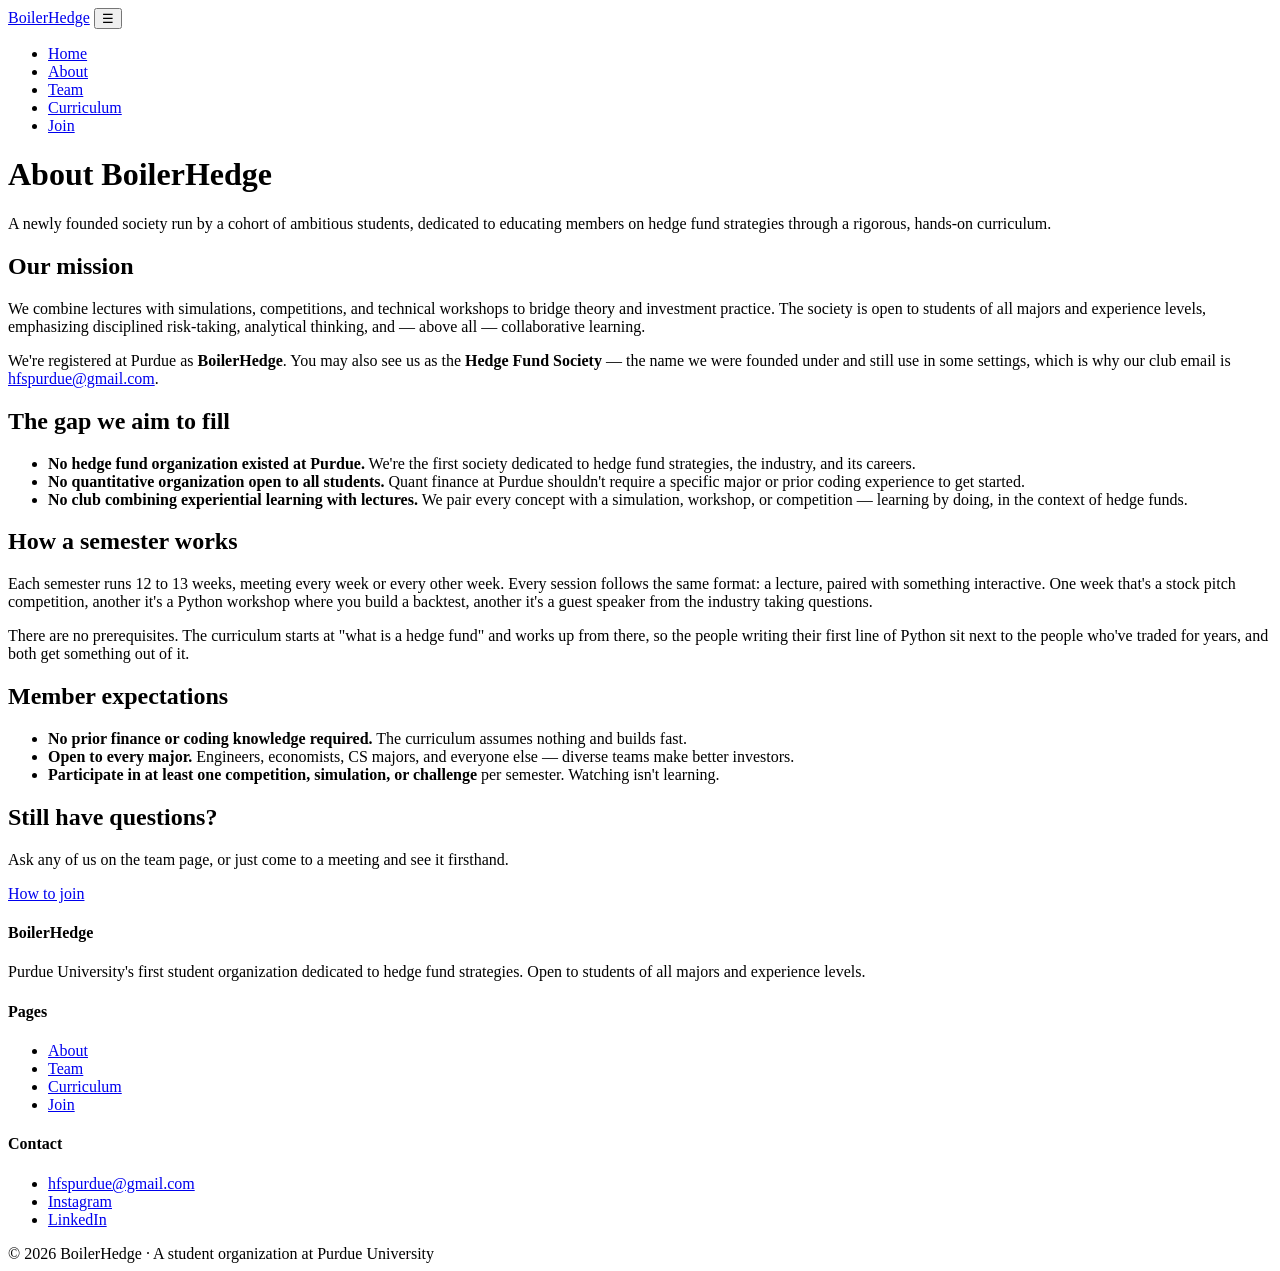
==== about.html @ 0ee048c9 "Add site pages and CNAME" ====
<!DOCTYPE html>
<html lang="en">
<head>
  <meta charset="UTF-8">
  <meta name="viewport" content="width=device-width, initial-scale=1.0">
  <title>About — BoilerHedge</title>
  <meta name="description" content="What BoilerHedge is, the gap we fill at Purdue, and what we expect from members.">
  <link rel="stylesheet" href="css/style.css">
</head>
<body>

  <nav class="nav">
    <div class="nav-inner">
      <a href="index.html" class="nav-logo">Boiler<span>Hedge</span></a>
      <button class="nav-toggle" aria-label="Toggle menu">&#9776;</button>
      <ul class="nav-links">
        <li><a href="index.html">Home</a></li>
        <li><a href="about.html" class="active">About</a></li>
        <li><a href="team.html">Team</a></li>
        <li><a href="curriculum.html">Curriculum</a></li>
        <li><a href="join.html" class="btn btn-gold">Join</a></li>
      </ul>
    </div>
  </nav>

  <header class="cine-head h-about">
    <div class="cine-head-media" aria-hidden="true"></div>
    <div class="cine-head-bloom" aria-hidden="true"></div>
    <div class="cine-head-streaks" aria-hidden="true"></div>
    <div class="cine-head-vignette" aria-hidden="true"></div>
    <div class="cine-head-inner">
      <h1>About <span>BoilerHedge</span></h1>
      <p>A newly founded society run by a cohort of ambitious students, dedicated to educating members on hedge fund strategies through a rigorous, hands-on curriculum.</p>
    </div>
  </header>

  <section class="section">
    <div class="container">
      <h2>Our <span>mission</span></h2>
      <p class="section-sub">We combine lectures with simulations, competitions, and technical workshops to bridge theory and investment practice. The society is open to students of all majors and experience levels, emphasizing disciplined risk-taking, analytical thinking, and — above all — collaborative learning.</p>

      <p class="name-note">We're registered at Purdue as <strong>BoilerHedge</strong>. You may also see us as the <strong>Hedge Fund Society</strong> &mdash; the name we were founded under and still use in some settings, which is why our club email is <a href="mailto:hfspurdue@gmail.com" class="inline-link">hfspurdue@gmail.com</a>.</p>

      <h2>The gap we aim to <span>fill</span></h2>
      <ul class="checklist">
        <li><strong>No hedge fund organization existed at Purdue.</strong> We're the first society dedicated to hedge fund strategies, the industry, and its careers.</li>
        <li><strong>No quantitative organization open to all students.</strong> Quant finance at Purdue shouldn't require a specific major or prior coding experience to get started.</li>
        <li><strong>No club combining experiential learning with lectures.</strong> We pair every concept with a simulation, workshop, or competition — learning by doing, in the context of hedge funds.</li>
      </ul>

      <!-- shows automatically once img/daniels.jpg exists; hidden until then -->
      <figure class="photo-band">
        <img src="img/daniels.jpg" alt="The Daniels School of Business at Purdue" onerror="this.parentElement.style.display='none'">
        <figcaption>Home turf: the Daniels School of Business, at Mitch Daniels Blvd and State St.</figcaption>
      </figure>
    </div>
  </section>

  <section class="section section-alt">
    <div class="container">
      <h2>How a semester <span>works</span></h2>
      <p class="section-sub">Each semester runs 12 to 13 weeks, meeting every week or every other week. Every session follows the same format: a lecture, paired with something interactive. One week that's a stock pitch competition, another it's a Python workshop where you build a backtest, another it's a guest speaker from the industry taking questions.</p>
      <p class="section-sub">There are no prerequisites. The curriculum starts at "what is a hedge fund" and works up from there, so the people writing their first line of Python sit next to the people who've traded for years, and both get something out of it.</p>
    </div>
  </section>

  <section class="section">
    <div class="container">
      <h2>Member <span>expectations</span></h2>
      <ul class="checklist">
        <li><strong>No prior finance or coding knowledge required.</strong> The curriculum assumes nothing and builds fast.</li>
        <li><strong>Open to every major.</strong> Engineers, economists, CS majors, and everyone else — diverse teams make better investors.</li>
        <li><strong>Participate in at least one competition, simulation, or challenge</strong> per semester. Watching isn't learning.</li>
      </ul>
    </div>
  </section>

  <section class="cta-band">
    <h2>Still have questions?</h2>
    <p>Ask any of us on the team page, or just come to a meeting and see it firsthand.</p>
    <a href="join.html" class="btn btn-gold">How to join</a>
  </section>

  <footer class="footer">
    <div class="container">
      <div class="footer-grid">
        <div>
          <h4>BoilerHedge</h4>
          <p>Purdue University's first student organization dedicated to hedge fund strategies. Open to students of all majors and experience levels.</p>
        </div>
        <div>
          <h4>Pages</h4>
          <ul>
            <li><a href="about.html">About</a></li>
            <li><a href="team.html">Team</a></li>
            <li><a href="curriculum.html">Curriculum</a></li>
            <li><a href="join.html">Join</a></li>
          </ul>
        </div>
        <div>
          <h4>Contact</h4>
          <ul>
            <li><a href="mailto:hfspurdue@gmail.com">hfspurdue@gmail.com</a></li>
            <li><a href="https://www.instagram.com/boilerhedge/" target="_blank" rel="noopener">Instagram</a></li>
            <li><a href="https://www.linkedin.com/company/boilerhedge/" target="_blank" rel="noopener">LinkedIn</a></li>
          </ul>
        </div>
      </div>
      <div class="footer-bottom">
        &copy; 2026 BoilerHedge &middot; A student organization at Purdue University
      </div>
    </div>
  </footer>

  <script src="js/main.js"></script>
</body>
</html>
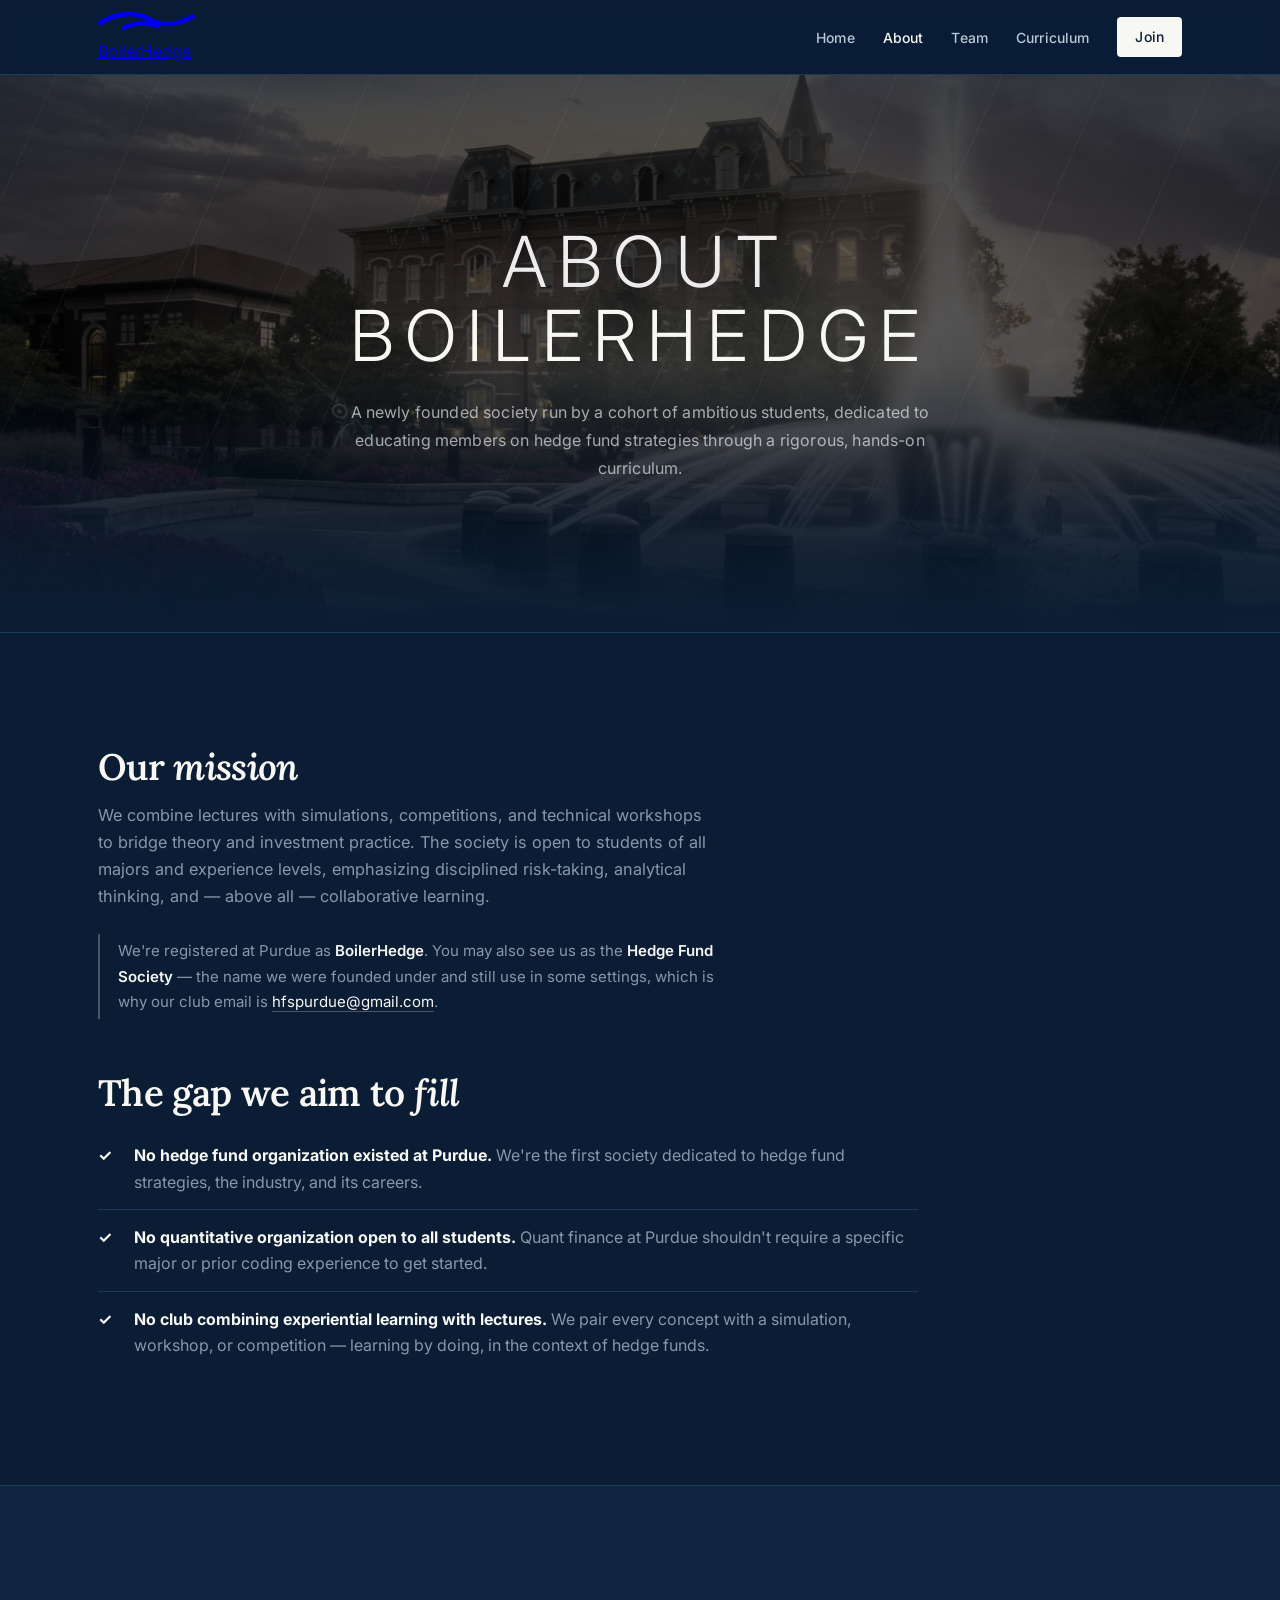
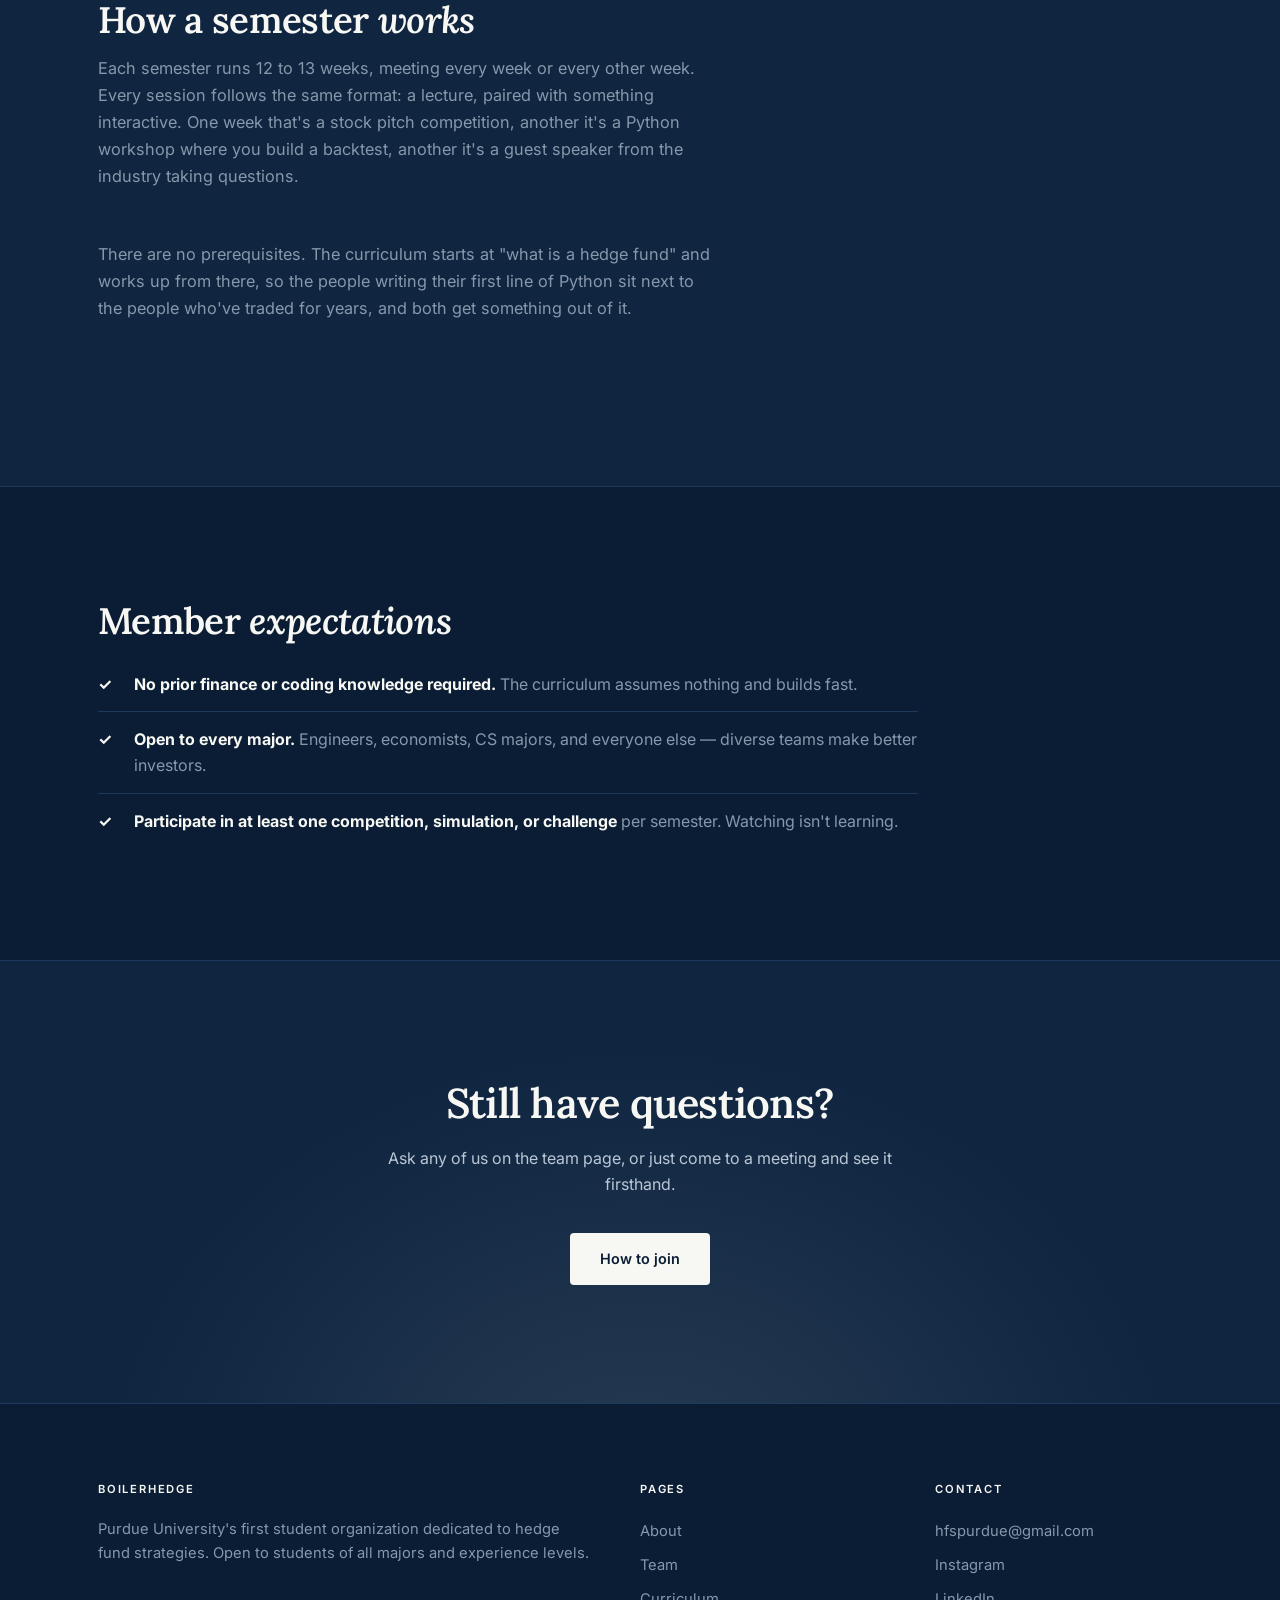
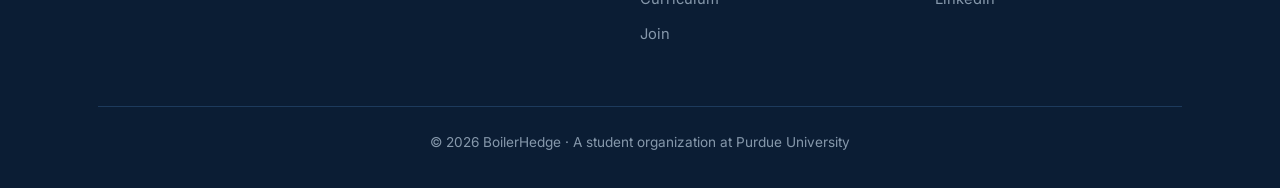
==== commit b3fa1cd7: "Add files via upload" ====
--- a/about.html
+++ b/about.html
@@ -11,7 +11,17 @@
 
   <nav class="nav">
     <div class="nav-inner">
-      <a href="index.html" class="nav-logo">Boiler<span>Hedge</span></a>
+      <a href="index.html" class="nav-mark" aria-label="BoilerHedge home">
+        <span class="nav-mark-icon">
+          <svg viewBox="0 0 240 52" fill="none" aria-hidden="true">
+            <path d="M6 32 C 46 6, 92 4, 124 22 C 152 38, 194 40, 234 16"
+                  stroke="currentColor" stroke-width="12" stroke-linecap="round"/>
+            <path d="M64 44 C 92 30, 120 29, 148 40"
+                  stroke="currentColor" stroke-width="11" stroke-linecap="round"/>
+          </svg>
+        </span>
+        <span class="nav-mark-text">BoilerHedge</span>
+      </a>
       <button class="nav-toggle" aria-label="Toggle menu">&#9776;</button>
       <ul class="nav-links">
         <li><a href="index.html">Home</a></li>
--- a/css/style.css
+++ b/css/style.css
@@ -0,0 +1,1435 @@
+/* ============================================
+   BoilerHedge — site stylesheet
+   Palette: deep navy (#0B1D34) + off-white (#F7F7F4)
+   Chosen to match the logo's conjoined-wave identity rather than the
+   black-and-gold every other Purdue club uses.
+   ============================================ */
+
+/* Lora for display, Inter for text/UI. */
+@import url('https://fonts.googleapis.com/css2?family=Inter:wght@400;500;600;700&family=Lora:ital,wght@0,400;0,500;0,600;0,700;1,400;1,600&display=swap');
+
+* {
+  margin: 0;
+  padding: 0;
+  box-sizing: border-box;
+}
+
+:root {
+  /* surfaces — navy, stepped lighter for cards and alternating bands */
+  --black: #0b1d34;
+  --dark: #0f2540;
+  --card: #12294a;
+  --card-hover: #173154;
+
+  /* The accent. Variable names stay --gold-* so the whole stylesheet didn't
+     need renaming; the value is now the off-white, used at full strength
+     against muted body text to carry hierarchy. */
+  --gold: #f7f7f4;
+  --gold-light: #ffffff;
+  --gold-deep: #c8d4e0;
+  --gold-glow: rgba(247, 247, 244, 0.10);
+  --gold-line: rgba(247, 247, 244, 0.26);
+
+  /* type */
+  --text: #f7f7f4;
+  --text-mid: #b9c7d6;
+  --text-dim: #8698ab;
+  --border: #1d3a5c;
+
+  --serif: 'Lora', Georgia, 'Times New Roman', serif;
+  --sans: 'Inter', 'Segoe UI', -apple-system, BlinkMacSystemFont, Arial, sans-serif;
+
+  /* spacing scale */
+  --section-y: 112px;
+  --maxw: 1140px;
+}
+
+html {
+  scroll-behavior: smooth;
+}
+
+/* Body copy is sans, headings are serif — the institutional convention
+   (JPM, Citadel, Bridgewater). Serif body copy read closer to a blog. */
+body {
+  font-family: var(--sans);
+  background: var(--black);
+  color: var(--text-mid);
+  line-height: 1.65;
+  -webkit-font-smoothing: antialiased;
+  -moz-osx-font-smoothing: grayscale;
+  text-rendering: optimizeLegibility;
+}
+
+.nav, .btn, .tag, .footer {
+  font-family: var(--sans);
+}
+
+h1, h2, h3, h4,
+.nav-logo {
+  font-family: var(--serif);
+  color: var(--text);
+  font-weight: 600;
+}
+
+/* Optical tracking: large display type needs negative letter-spacing to
+   avoid looking loose. This is most of the "professionally set" feeling. */
+h1 { letter-spacing: -0.022em; }
+h2 { letter-spacing: -0.018em; }
+h3 { letter-spacing: -0.01em; }
+
+::selection {
+  background: var(--gold);
+  color: var(--black);
+}
+
+/* Visible keyboard focus — the original had none, which is both an
+   accessibility gap and something auditors flag immediately. */
+a:focus-visible,
+button:focus-visible {
+  outline: 2px solid var(--gold);
+  outline-offset: 3px;
+  border-radius: 2px;
+}
+
+.container {
+  max-width: var(--maxw);
+  margin: 0 auto;
+  padding: 0 28px;
+}
+
+/* ---------- Navigation ---------- */
+.nav {
+  position: sticky;
+  top: 0;
+  z-index: 100;
+  background: rgba(11, 29, 52, 0.82);
+  border-bottom: 1px solid var(--border);
+  backdrop-filter: blur(14px) saturate(140%);
+  -webkit-backdrop-filter: blur(14px) saturate(140%);
+  transition: box-shadow 0.25s ease, background 0.25s ease;
+}
+
+/* .scrolled is toggled by js/main.js once the page leaves the top */
+.nav.scrolled {
+  background: rgba(11, 29, 52, 0.94);
+  box-shadow: 0 1px 0 var(--border), 0 8px 28px rgba(0, 0, 0, 0.45);
+}
+
+.nav-inner {
+  max-width: var(--maxw);
+  margin: 0 auto;
+  padding: 0 28px;
+  display: flex;
+  align-items: center;
+  justify-content: space-between;
+  height: 74px;
+}
+
+.nav-logo {
+  font-size: 1.32rem;
+  font-weight: 600;
+  color: var(--text);
+  text-decoration: none;
+  letter-spacing: -0.01em;
+}
+
+.nav-logo span {
+  color: var(--text-mid);
+}
+
+.nav-links {
+  display: flex;
+  gap: 28px;
+  list-style: none;
+  align-items: center;
+}
+
+.nav-links a {
+  color: var(--text-mid);
+  text-decoration: none;
+  font-size: 0.875rem;
+  font-weight: 500;
+  letter-spacing: 0.01em;
+  transition: color 0.15s;
+}
+
+.nav-links a:hover,
+.nav-links a.active {
+  color: var(--gold);
+}
+
+.nav-links .btn {
+  padding: 8px 18px;
+}
+
+.nav-links a.btn,
+.nav-links a.btn:hover,
+.nav-links a.btn.active {
+  color: var(--black);
+}
+
+.nav-toggle {
+  display: none;
+  background: none;
+  border: none;
+  color: var(--gold);
+  font-size: 1.6rem;
+  cursor: pointer;
+}
+
+/* ---------- Buttons ---------- */
+/* Squared-off buttons rather than full pills — pills read consumer/startup,
+   a 4px radius reads institutional. */
+.btn {
+  display: inline-block;
+  padding: 14px 30px;
+  border-radius: 4px;
+  text-decoration: none;
+  font-weight: 600;
+  font-size: 0.9rem;
+  letter-spacing: 0.005em;
+  transition: background 0.18s ease, color 0.18s ease, border-color 0.18s ease,
+              transform 0.18s ease, box-shadow 0.18s ease;
+  cursor: pointer;
+  border: none;
+}
+
+.btn:hover {
+  transform: translateY(-2px);
+  box-shadow: 0 6px 18px rgba(0, 0, 0, 0.4);
+}
+
+.btn-gold {
+  background: var(--gold);
+  color: var(--black);
+}
+
+.btn-gold:hover {
+  background: var(--gold-light);
+}
+
+.btn-outline {
+  border: 1px solid var(--gold-line);
+  color: var(--gold);
+  background: transparent;
+}
+
+.btn-outline:hover {
+  background: var(--gold-glow);
+  border-color: var(--gold);
+}
+
+/* ---------- Hero ---------- */
+.hero {
+  padding: 150px 0 130px;
+  text-align: left;
+  position: relative;
+  overflow: hidden;
+  background: var(--black);
+  border-bottom: 1px solid var(--border);
+}
+
+.hero-inner {
+  display: flex;
+  align-items: center;
+  justify-content: space-between;
+  gap: 48px;
+}
+
+.hero-copy {
+  max-width: 580px;
+}
+
+/* campus photo sits under a heavy dark overlay on its own layer so it can
+   slowly drift-zoom; if img/campus.webp is missing the gradients still render */
+.hero::before {
+  content: "";
+  position: absolute;
+  inset: 0;
+  /* darker on the left where the text sits, photo shows through on the right */
+  background:
+    linear-gradient(to top, var(--black) 2%, transparent 42%),
+    linear-gradient(to right, rgba(11, 29, 52, 0.96) 22%, rgba(11, 29, 52, 0.76) 58%, rgba(11, 29, 52, 0.55) 100%),
+    url("../img/campus.webp") center 30% / cover no-repeat,
+    var(--black);
+  animation: hero-drift 34s ease-in-out infinite alternate;
+}
+
+.hero .container {
+  position: relative;
+  z-index: 1;
+}
+
+@keyframes hero-drift {
+  from { transform: scale(1); }
+  to   { transform: scale(1.04); }
+}
+
+/* hero content floats up on page load */
+.hero .tag,
+.hero h1,
+.hero p,
+.hero-actions {
+  animation: rise-in 0.7s ease both;
+}
+
+.hero h1 { animation-delay: 0.08s; }
+.hero p { animation-delay: 0.16s; }
+.hero-actions { animation-delay: 0.24s; }
+
+@keyframes rise-in {
+  from { opacity: 0; transform: translateY(18px); }
+  to   { opacity: 1; transform: translateY(0); }
+}
+
+/* Eyebrow label with a short gold rule — a small signal of considered design */
+.hero .tag {
+  display: flex;
+  align-items: center;
+  gap: 14px;
+  color: var(--gold);
+  font-size: 0.72rem;
+  font-weight: 600;
+  letter-spacing: 0.18em;
+  text-transform: uppercase;
+  margin-bottom: 26px;
+}
+
+.hero .tag::before {
+  content: "";
+  width: 34px;
+  height: 1px;
+  background: var(--gold);
+  flex-shrink: 0;
+}
+
+.hero h1 {
+  font-size: clamp(2.5rem, 5.4vw, 4rem);
+  line-height: 1.06;
+  margin-bottom: 26px;
+  font-weight: 600;
+}
+
+.hero h1 span {
+  color: var(--gold);
+  font-style: italic;
+}
+
+.hero p {
+  max-width: 600px;
+  margin: 0 0 40px;
+  color: var(--text-mid);
+  font-size: 1.09rem;
+  line-height: 1.72;
+}
+
+.hero-actions {
+  display: flex;
+  gap: 16px;
+  flex-wrap: wrap;
+}
+
+/* floating pill chips on the hero's right (SiteGround-style) */
+.hero-chips {
+  display: flex;
+  flex-direction: column;
+  gap: 12px;
+  align-items: stretch;
+  flex-shrink: 0;
+  width: 310px;
+}
+
+/* Static, uniformly aligned chips. The previous version floated each one on a
+   staggered loop with random left offsets — motion for its own sake, and the
+   single biggest thing making the page read as amateur. Now they fade in once
+   and hold still. */
+.chip {
+  display: inline-flex;
+  align-items: center;
+  gap: 12px;
+  width: 100%;
+  background: rgba(18, 41, 74, 0.55);
+  border: 1px solid var(--border);
+  border-radius: 4px;
+  padding: 15px 22px;
+  color: var(--text);
+  font-family: var(--sans);
+  font-size: 0.9rem;
+  font-weight: 500;
+  backdrop-filter: blur(8px);
+  -webkit-backdrop-filter: blur(8px);
+  animation: rise-in 0.7s ease both;
+}
+
+.chip-dot {
+  width: 5px;
+  height: 5px;
+  border-radius: 50%;
+  background: var(--gold);
+  flex-shrink: 0;
+}
+
+.hero-chips .chip:nth-child(1) { animation-delay: 0.30s; }
+.hero-chips .chip:nth-child(2) { animation-delay: 0.38s; }
+.hero-chips .chip:nth-child(3) { animation-delay: 0.46s; }
+.hero-chips .chip:nth-child(4) { animation-delay: 0.54s; }
+
+@media (max-width: 900px) {
+  .hero-chips {
+    display: none;
+  }
+
+  .hero {
+    text-align: center;
+  }
+
+  .hero-inner {
+    justify-content: center;
+  }
+
+  .hero p {
+    margin: 0 auto 36px;
+  }
+
+  .hero-actions {
+    justify-content: center;
+  }
+}
+
+/* ============================================
+   CINEMATIC PAGE HEADER (interior pages)
+   Same language as the homepage hero, at about half height and without
+   the scroll runway — so the four inner pages read as the same site.
+   ============================================ */
+.cine-head {
+  position: relative;
+  height: 62vh;
+  min-height: 400px;
+  overflow: hidden;
+  background: var(--black);
+  border-bottom: 1px solid var(--border);
+  display: flex;
+  align-items: center;
+  justify-content: center;
+}
+
+.cine-head-media {
+  position: absolute;
+  inset: 0;
+  background-position: center 44%;
+  background-size: cover;
+  background-repeat: no-repeat;
+  filter: saturate(0.4) contrast(1.04) brightness(0.32);
+  animation: cine-head-drift 34s ease-in-out infinite alternate;
+}
+
+/* Very shallow drift. A big scale range is what makes a modest-resolution
+   photo look soft, so this stays close to 1. */
+@keyframes cine-head-drift {
+  from { transform: scale(1.01); }
+  to   { transform: scale(1.05); }
+}
+
+/* one scene per page, so each page has its own identity.
+   The Daniels render is deliberately unused — it reads as a render. */
+.cine-head.h-about  .cine-head-media { background-image: url("../img/p shot 7.jpg"); }
+.cine-head.h-team   .cine-head-media { background-image: url("../img/p shot 8.jpg"); }
+.cine-head.h-curric .cine-head-media { background-image: url("../img/purdue shot 4.jpg"); }
+.cine-head.h-join   .cine-head-media { background-image: url("../img/purdue shot.jpg"); }
+
+.cine-head-bloom {
+  position: absolute;
+  inset: 0;
+  background: radial-gradient(ellipse 56% 40% at 50% 52%,
+    rgba(247, 247, 244, 0.18), rgba(247, 247, 244, 0.06) 46%, transparent 74%);
+  mix-blend-mode: screen;
+}
+
+.cine-head-streaks {
+  position: absolute;
+  inset: -20%;
+  background: repeating-linear-gradient(
+    114deg,
+    transparent 0 42px,
+    rgba(247, 247, 244, 0.05) 42px 43px,
+    transparent 43px 96px
+  );
+  animation: streak-slide 14s linear infinite;
+}
+
+.cine-head-vignette {
+  position: absolute;
+  inset: 0;
+  background:
+    linear-gradient(to top, rgba(11, 29, 52, 0.94) 3%, transparent 48%),
+    radial-gradient(ellipse 110% 84% at 50% 48%, transparent 42%, rgba(11, 29, 52, 0.7) 100%);
+}
+
+.cine-head-inner {
+  position: relative;
+  z-index: 2;
+  text-align: center;
+  padding: 0 28px;
+  max-width: 900px;
+}
+
+/* same thin, wide-tracked treatment as the homepage wordmark */
+.cine-head-inner h1 {
+  font-family: var(--sans);
+  font-size: clamp(1.6rem, 6.6vw, 4.4rem);
+  font-weight: 300;
+  line-height: 1.04;
+  letter-spacing: 0.16em;
+  text-indent: 0.16em;
+  text-transform: uppercase;
+  color: rgba(255, 255, 255, 0.94);
+  margin: 0;
+  text-shadow: 0 0 110px rgba(0, 0, 0, 0.55);
+  animation: rise-in 0.8s ease both;
+}
+
+.cine-head-inner h1 span {
+  color: var(--gold);
+  font-weight: 300;
+  font-style: normal;
+}
+
+.cine-head-inner p {
+  font-family: var(--sans);
+  font-size: clamp(0.86rem, 1.4vw, 1rem);
+  line-height: 1.75;
+  color: rgba(255, 255, 255, 0.62);
+  letter-spacing: 0.01em;
+  max-width: 620px;
+  margin: 26px auto 0;
+  animation: rise-in 0.8s ease 0.12s both;
+}
+
+@media (prefers-reduced-motion: reduce) {
+  .cine-head-media,
+  .cine-head-streaks { animation: none; }
+}
+
+/* ---------- Page header (legacy, profile pages) ---------- */
+.page-header {
+  padding: 104px 0 72px;
+  border-bottom: 1px solid var(--border);
+  background:
+    radial-gradient(ellipse at 50% -40%, var(--gold-glow), transparent 60%),
+    var(--black);
+}
+
+.page-header h1 {
+  font-size: clamp(2.1rem, 4.4vw, 3.1rem);
+  line-height: 1.1;
+  margin-bottom: 16px;
+}
+
+.page-header h1 span {
+  color: var(--gold);
+  font-style: italic;
+}
+
+.page-header p {
+  color: var(--text-mid);
+  max-width: 660px;
+  font-size: 1.06rem;
+  line-height: 1.7;
+}
+
+/* ---------- Sections ---------- */
+.section {
+  padding: var(--section-y) 0;
+}
+
+/* opening statement under the cinematic hero */
+.lede {
+  font-family: var(--serif);
+  font-size: clamp(1.15rem, 2.1vw, 1.6rem);
+  line-height: 1.55;
+  letter-spacing: -0.012em;
+  color: var(--text);
+  max-width: 860px;
+}
+
+.lede-actions {
+  display: flex;
+  gap: 14px;
+  flex-wrap: wrap;
+  margin-top: 34px;
+}
+
+.section-alt {
+  background: var(--dark);
+  border-top: 1px solid var(--border);
+  border-bottom: 1px solid var(--border);
+}
+
+.section h2 {
+  font-size: clamp(1.7rem, 3vw, 2.3rem);
+  line-height: 1.18;
+  margin-bottom: 14px;
+}
+
+.section h2 span {
+  color: var(--gold);
+  font-style: italic;
+}
+
+.section-sub {
+  color: var(--text-dim);
+  margin-bottom: 52px;
+  max-width: 620px;
+  font-size: 1.02rem;
+}
+
+/* ---------- Card grids ---------- */
+.grid {
+  display: grid;
+  gap: 24px;
+}
+
+.grid-3 {
+  grid-template-columns: repeat(3, 1fr);
+}
+
+.grid-2 {
+  grid-template-columns: repeat(2, 1fr);
+}
+
+.card {
+  background: var(--card);
+  border: 1px solid var(--border);
+  border-radius: 6px;
+  padding: 34px 30px;
+  transition: border-color 0.2s ease, background 0.2s ease;
+}
+
+.card:hover {
+  border-color: var(--gold-line);
+  background: var(--card-hover);
+}
+
+/* Headings in white, not gold. Gold on every heading spent the accent colour
+   on nothing — held back, it now signals hierarchy instead of decoration. */
+.card h3 {
+  color: var(--text);
+  font-size: 1.1rem;
+  line-height: 1.35;
+  margin-bottom: 12px;
+}
+
+.card p {
+  color: var(--text-dim);
+  font-size: 0.95rem;
+  line-height: 1.7;
+}
+
+.card .num {
+  display: block;
+  font-family: var(--serif);
+  font-size: 2.1rem;
+  font-weight: 600;
+  color: var(--gold);
+  letter-spacing: -0.02em;
+  margin-bottom: 8px;
+}
+
+/* ---------- Checklist ---------- */
+.checklist {
+  list-style: none;
+  max-width: 820px;
+}
+
+.checklist li {
+  padding: 14px 0 14px 36px;
+  position: relative;
+  border-bottom: 1px solid var(--border);
+  color: var(--text-dim);
+}
+
+.checklist li:last-child {
+  border-bottom: none;
+}
+
+.checklist li::before {
+  content: "\2713";
+  position: absolute;
+  left: 0;
+  color: var(--gold);
+  font-weight: 700;
+  font-family: var(--sans);
+}
+
+.checklist li strong {
+  color: var(--text);
+}
+
+/* ---------- Team ---------- */
+.team-grid {
+  display: grid;
+  grid-template-columns: repeat(3, 1fr);
+  gap: 24px;
+}
+
+.team-card {
+  background: var(--card);
+  border: 1px solid var(--border);
+  border-radius: 6px;
+  padding: 38px 26px;
+  text-align: center;
+  transition: border-color 0.2s ease, background 0.2s ease;
+}
+
+.avatar {
+  width: 88px;
+  height: 88px;
+  border-radius: 50%;
+  background: var(--dark);
+  border: 2px solid var(--gold);
+  display: flex;
+  align-items: center;
+  justify-content: center;
+  margin: 0 auto 18px;
+  font-size: 1.6rem;
+  font-weight: 700;
+  color: var(--gold);
+  font-family: var(--sans);
+  transition: transform 0.25s ease;
+}
+
+.team-card:hover .avatar {
+  transform: scale(1.04);
+}
+
+img.avatar {
+  object-fit: cover;
+}
+
+a.team-card {
+  display: block;
+  color: inherit;
+  text-decoration: none;
+  transition: border-color 0.15s;
+}
+
+a.team-card:hover {
+  border-color: var(--gold-line);
+  background: var(--card-hover);
+}
+
+.view-profile {
+  display: block;
+  margin-top: 14px;
+  font-size: 0.85rem;
+  color: var(--text-dim);
+  font-family: var(--sans);
+}
+
+a.team-card:hover .view-profile {
+  color: var(--gold);
+}
+
+.team-card h3 {
+  font-size: 1.15rem;
+  margin-bottom: 4px;
+}
+
+.team-card .role {
+  color: var(--gold);
+  font-size: 0.9rem;
+  font-family: var(--sans);
+  margin-bottom: 6px;
+}
+
+.team-card .founder-tag {
+  display: inline-block;
+  font-size: 0.72rem;
+  letter-spacing: 1.5px;
+  text-transform: uppercase;
+  color: var(--text-dim);
+  border: 1px solid var(--border);
+  border-radius: 12px;
+  padding: 3px 10px;
+  font-family: var(--sans);
+}
+
+/* ---------- Profile pages ---------- */
+.back-link {
+  display: inline-block;
+  margin-bottom: 30px;
+  color: var(--text-dim);
+  text-decoration: none;
+  font-family: var(--sans);
+  font-size: 0.9rem;
+}
+
+.back-link:hover {
+  color: var(--gold);
+}
+
+.profile-head {
+  display: flex;
+  align-items: center;
+  gap: 36px;
+  flex-wrap: wrap;
+}
+
+.profile-avatar {
+  width: 150px;
+  height: 150px;
+  border-radius: 50%;
+  border: 3px solid var(--gold);
+  object-fit: cover;
+}
+
+.profile-head h1 {
+  font-size: 2.1rem;
+  margin-bottom: 6px;
+}
+
+.profile-head .role {
+  color: var(--gold);
+  font-family: var(--sans);
+  margin-bottom: 10px;
+}
+
+.resume-note {
+  color: var(--text-dim);
+  font-size: 0.9rem;
+  margin-top: 12px;
+  font-style: italic;
+}
+
+.event-photo {
+  margin: 40px 0 0;
+  max-width: 560px;
+}
+
+.event-photo img {
+  display: block;
+  width: 100%;
+  border-radius: 8px;
+  border: 1px solid var(--border);
+}
+
+.event-photo figcaption,
+.photo-band figcaption,
+.split-photo figcaption {
+  color: var(--text-dim);
+  font-size: 0.9rem;
+  margin-top: 10px;
+  font-family: var(--sans);
+}
+
+.photo-band {
+  margin: 50px 0 0;
+}
+
+/* photo + story split section (homepage) */
+.split {
+  display: flex;
+  align-items: center;
+  gap: 56px;
+}
+
+.split-photo {
+  flex: 0 0 44%;
+  margin: 0;
+}
+
+.split-photo img {
+  display: block;
+  width: 100%;
+  border-radius: 6px;
+  border: 1px solid var(--border);
+}
+
+.split-copy h2 {
+  margin-bottom: 14px;
+}
+
+.split-copy p {
+  color: var(--text-dim);
+  margin-bottom: 16px;
+  max-width: 560px;
+}
+
+@media (max-width: 860px) {
+  .split {
+    flex-direction: column;
+  }
+
+  .split-photo {
+    flex: none;
+    width: 100%;
+  }
+}
+
+.photo-band img {
+  display: block;
+  width: 100%;
+  max-height: 360px;
+  object-fit: cover;
+  border-radius: 8px;
+  border: 1px solid var(--border);
+}
+
+/* ---------- Curriculum timeline ---------- */
+.timeline {
+  border-left: 2px solid var(--border);
+  margin-left: 12px;
+  padding-left: 36px;
+}
+
+/* tighter now that each entry is a single title with no bullets under it */
+.timeline-item {
+  position: relative;
+  padding-bottom: 26px;
+}
+
+.timeline-item h3:only-child {
+  margin-bottom: 0;
+}
+
+.timeline-item:last-child {
+  padding-bottom: 0;
+}
+
+.timeline-item::before {
+  content: "";
+  position: absolute;
+  left: -44px;
+  top: 6px;
+  width: 14px;
+  height: 14px;
+  border-radius: 50%;
+  background: var(--gold);
+  border: 3px solid var(--black);
+}
+
+.timeline-item .week {
+  font-family: var(--sans);
+  font-size: 0.78rem;
+  letter-spacing: 2px;
+  text-transform: uppercase;
+  color: var(--gold);
+  margin-bottom: 4px;
+}
+
+.timeline-item h3 {
+  font-size: 1.2rem;
+  margin-bottom: 8px;
+}
+
+.timeline-item ul {
+  list-style: none;
+  color: var(--text-dim);
+  font-size: 0.96rem;
+}
+
+.timeline-item ul li {
+  padding: 3px 0 3px 18px;
+  position: relative;
+}
+
+.timeline-item ul li::before {
+  content: "\2013";
+  position: absolute;
+  left: 0;
+  color: var(--gold);
+}
+
+.semester-label {
+  font-family: var(--sans);
+  font-size: 0.85rem;
+  letter-spacing: 3px;
+  text-transform: uppercase;
+  color: var(--text-dim);
+  margin: 50px 0 30px;
+  padding-bottom: 10px;
+  border-bottom: 1px solid var(--border);
+}
+
+.semester-label:first-of-type {
+  margin-top: 0;
+}
+
+/* ---------- CTA band ---------- */
+.cta-band {
+  text-align: center;
+  padding: 118px 28px;
+  background:
+    radial-gradient(ellipse at 50% 120%, var(--gold-glow), transparent 60%),
+    var(--dark);
+  border-top: 1px solid var(--border);
+}
+
+.cta-band h2 {
+  font-size: clamp(1.9rem, 3.4vw, 2.6rem);
+  line-height: 1.14;
+  margin-bottom: 18px;
+}
+
+.cta-band p {
+  color: var(--text-mid);
+  margin-bottom: 36px;
+  max-width: 540px;
+  margin-left: auto;
+  margin-right: auto;
+}
+
+/* quiet note tying the brand name to the founding name, so the club email
+   address doesn't look like it belongs to a different organisation */
+.name-note {
+  border-left: 2px solid var(--gold-line);
+  padding: 4px 0 4px 18px;
+  margin: -28px 0 52px;
+  max-width: 620px;
+  color: var(--text-dim);
+  font-size: 0.94rem;
+  line-height: 1.7;
+}
+
+.name-note strong {
+  color: var(--text);
+  font-weight: 600;
+}
+
+.cta-actions {
+  display: flex;
+  gap: 14px;
+  flex-wrap: wrap;
+  justify-content: center;
+}
+
+/* gold inline link with a hairline underline that fills in on hover */
+.inline-link {
+  color: var(--gold);
+  text-decoration: none;
+  border-bottom: 1px solid var(--gold-line);
+  transition: border-color 0.18s ease;
+}
+
+.inline-link:hover {
+  border-bottom-color: var(--gold);
+}
+
+/* ---------- Steps (Join page) ---------- */
+.steps {
+  counter-reset: step;
+  display: grid;
+  grid-template-columns: repeat(3, 1fr);
+  gap: 24px;
+}
+
+.step {
+  background: var(--card);
+  border: 1px solid var(--border);
+  border-radius: 6px;
+  padding: 28px;
+  position: relative;
+}
+
+.step::before {
+  counter-increment: step;
+  content: counter(step);
+  display: flex;
+  align-items: center;
+  justify-content: center;
+  width: 40px;
+  height: 40px;
+  border-radius: 50%;
+  background: var(--gold);
+  color: var(--black);
+  font-weight: 700;
+  font-family: var(--sans);
+  margin-bottom: 16px;
+}
+
+.step h3 {
+  color: var(--text);
+  font-size: 1.1rem;
+  margin-bottom: 8px;
+}
+
+.step p {
+  color: var(--text-dim);
+  font-size: 0.95rem;
+}
+
+/* ---------- Footer ---------- */
+.footer {
+  border-top: 1px solid var(--border);
+  padding: 76px 0 34px;
+  background: var(--black);
+}
+
+.footer-grid {
+  display: grid;
+  grid-template-columns: 2fr 1fr 1fr;
+  gap: 48px;
+  margin-bottom: 52px;
+}
+
+.footer h4 {
+  color: var(--gold);
+  font-family: var(--sans);
+  font-size: 0.7rem;
+  font-weight: 600;
+  letter-spacing: 0.16em;
+  text-transform: uppercase;
+  margin-bottom: 18px;
+}
+
+.footer p,
+.footer a {
+  color: var(--text-dim);
+  font-size: 0.92rem;
+  text-decoration: none;
+}
+
+.footer a:hover {
+  color: var(--gold);
+}
+
+.footer ul {
+  list-style: none;
+}
+
+.footer ul li {
+  margin-bottom: 8px;
+}
+
+.footer-bottom {
+  border-top: 1px solid var(--border);
+  padding-top: 24px;
+  text-align: center;
+  color: var(--text-dim);
+  font-size: 0.85rem;
+}
+
+/* ---------- Scroll reveal (classes applied by js/main.js) ---------- */
+.reveal {
+  opacity: 0;
+  transform: translateY(14px);
+  transition: opacity 0.5s ease, transform 0.5s ease;
+}
+
+.reveal.in {
+  opacity: 1;
+  transform: translateY(0);
+}
+
+/* Once revealed, switch to fast transitions so the 3D tilt feels snappy. */
+.reveal.settled {
+  transition: transform 0.18s ease, box-shadow 0.18s ease,
+              border-color 0.2s ease, background 0.2s ease;
+}
+
+/* respect users who turn off animations in their OS settings */
+@media (prefers-reduced-motion: reduce) {
+  .hero::before,
+  .hero .tag,
+  .hero h1,
+  .hero p,
+  .hero-actions {
+    animation: none;
+  }
+
+  .reveal {
+    opacity: 1;
+    transform: none;
+    transition: none;
+  }
+
+  .chip {
+    animation: none;
+  }
+}
+
+/* ============================================
+   CINEMATIC HERO  (AUREN-style)
+   Full-bleed media + giant kinetic wordmark that contracts into a
+   framed panel as you scroll. --p (0..1) is driven by js/main.js.
+   ============================================ */
+.cinema {
+  position: relative;
+  height: 165vh;              /* short runway: one gentle contract, then content */
+  background: var(--black);
+  --p: 0;
+}
+
+.cinema-stage {
+  position: sticky;
+  top: 0;
+  height: 100vh;
+  overflow: hidden;
+  transform: scale(calc(1 - 0.2 * var(--p)));
+  border-radius: calc(var(--p) * 20px);
+  will-change: transform;
+}
+
+/* the photograph, pushed dark and drifting slowly */
+/* Pushed much darker and flatter than a normal hero photo. The reference
+   works because the scene is nearly empty — the type needs void to sit in,
+   so the photograph is treated as atmosphere, not as content. */
+.cinema-media {
+  position: absolute;
+  inset: 0;
+  background-position: center 42%;
+  background-size: cover;
+  background-repeat: no-repeat;
+  /* Zoom kept deliberately small. Scaling a photo up past ~1.1 magnifies
+     every soft pixel — the old 1.06→1.23 push-in was a major cause of the
+     images looking low-res. Sharpness beats motion here. */
+  transform: scale(calc(1.01 + 0.05 * var(--p)));
+  filter: saturate(0.4) contrast(1.04) brightness(0.34);
+  will-change: transform;
+  image-rendering: -webkit-optimize-contrast;
+}
+
+/* One image, held still. No scene cycling — swapping photos as you scroll
+   fought the scroll instead of rewarding it.
+
+   Using the arch shot because it is the largest file available at 1200x675
+   and already 16:9. The atrium is a nicer photo but it is 800x800 — square,
+   so a full-width hero crops most of it away and stretches what's left. */
+.cinema-media.m1 {
+  background-image: url("../img/p shot 6.jpg");
+  background-position: center 60%;
+}
+
+/* soft bloom behind the wordmark, standing in for the reference's
+   headlight glow through the windshield */
+.cinema-bloom {
+  position: absolute;
+  inset: 0;
+  background: radial-gradient(ellipse 58% 34% at 50% 50%,
+    rgba(247, 247, 244, 0.20), rgba(247, 247, 244, 0.07) 45%, transparent 72%);
+  mix-blend-mode: screen;
+}
+
+/* gold light-streak wash — stands in for the reference's headlight trails */
+.cinema-glow {
+  position: absolute;
+  inset: 0;
+  background:
+    radial-gradient(ellipse 70% 40% at 50% 62%, rgba(247, 247, 244, 0.22), transparent 70%),
+    radial-gradient(ellipse 30% 60% at 12% 30%, rgba(247, 247, 244, 0.10), transparent 70%);
+  mix-blend-mode: screen;
+  opacity: calc(0.75 + 0.25 * var(--p));
+}
+
+.cinema-streaks {
+  position: absolute;
+  inset: -20%;
+  background: repeating-linear-gradient(
+    114deg,
+    transparent 0 42px,
+    rgba(247, 247, 244, 0.055) 42px 43px,
+    transparent 43px 96px
+  );
+  animation: streak-slide 14s linear infinite;
+  opacity: 0.85;
+}
+
+@keyframes streak-slide {
+  from { transform: translate3d(0, 0, 0); }
+  to   { transform: translate3d(96px, -42px, 0); }
+}
+
+/* legibility floor + edge vignette */
+.cinema-vignette {
+  position: absolute;
+  inset: 0;
+  background:
+    linear-gradient(to top, rgba(11, 29, 52, 0.96) 4%, transparent 46%),
+    radial-gradient(ellipse 110% 80% at 50% 45%, transparent 40%, rgba(11, 29, 52, 0.72) 100%);
+}
+
+/* Centred, not bottom-left. The reference puts the wordmark in the dead
+   centre of the frame with nothing competing with it. */
+.cinema-inner {
+  position: relative;
+  z-index: 2;
+  height: 100%;
+  max-width: 100%;
+  margin: 0 auto;
+  /* bottom padding lifts the wordmark into the open sky above the arch —
+     the arch carries its own "PURDUE UNIVERSITY" lettering dead centre,
+     and two sets of type stacked on each other reads as a mistake */
+  padding: 0 28px 40vh;
+  display: flex;
+  flex-direction: column;
+  align-items: center;
+  justify-content: center;
+  text-align: center;
+}
+
+/* The giant wordmark. Thin weight + very wide tracking + slight
+   transparency is the whole effect — it reads as projected light on the
+   scene rather than text placed on top of a photo. */
+.cinema-word {
+  font-family: var(--sans);
+  font-size: clamp(1.9rem, 11.4vw, 9.6rem);
+  font-weight: 300;
+  line-height: 1;
+  letter-spacing: 0.2em;
+  text-indent: 0.2em;          /* balances the trailing letter-space */
+  text-transform: uppercase;
+  color: rgba(255, 255, 255, 0.94);
+  margin: 0;
+  white-space: nowrap;
+  text-shadow: 0 0 120px rgba(0, 0, 0, 0.55);
+  transform: translateY(calc(var(--p) * -34px));
+  opacity: calc(1 - 0.3 * var(--p));
+}
+
+/* Two-tone wordmark. With a two-colour palette the second half can't be a
+   contrasting hue, so it steps down in tone instead. */
+.cinema-word .thin {
+  color: var(--text-mid);
+  font-weight: 300;
+}
+
+/* one quiet caption, tracked out to match — no serif, no italics, no CTA */
+.cinema-tagline {
+  font-family: var(--sans);
+  font-size: clamp(0.6rem, 1.05vw, 0.78rem);
+  font-weight: 500;
+  color: rgba(255, 255, 255, 0.55);
+  letter-spacing: 0.34em;
+  text-transform: uppercase;
+  text-indent: 0.34em;
+  margin: 26px 0 0;
+  opacity: calc(1 - 1.5 * var(--p));
+}
+
+/* small floating UI labels at the edges, like the reference's chrome */
+.cinema-label {
+  position: absolute;
+  z-index: 3;
+  display: inline-flex;
+  align-items: center;
+  gap: 9px;
+  background: rgba(20, 20, 18, 0.5);
+  border: 1px solid rgba(247, 247, 244, 0.22);
+  border-radius: 999px;
+  padding: 9px 16px;
+  color: var(--text);
+  font-size: 0.72rem;
+  font-weight: 500;
+  letter-spacing: 0.04em;
+  backdrop-filter: blur(10px);
+  -webkit-backdrop-filter: blur(10px);
+  opacity: calc(1 - 1.8 * var(--p));
+  animation: chip-float 7s ease-in-out infinite;
+}
+
+.cinema-label .chip-dot { width: 5px; height: 5px; }
+
+.cinema-label.l1 { top: 15vh;  right: 6vw;  animation-delay: 0s; }
+.cinema-label.l2 { top: 27vh;  right: 15vw; animation-delay: 1.8s; }
+.cinema-label.l3 { top: 39vh;  right: 8vw;  animation-delay: 3.4s; }
+.cinema-label.l4 { top: 51vh;  right: 18vw; animation-delay: 5s; }
+
+@keyframes chip-float {
+  0%, 100% { transform: translateY(0); }
+  50%      { transform: translateY(-9px); }
+}
+
+.cinema-scrollhint {
+  position: absolute;
+  bottom: 26px;
+  left: 50%;
+  transform: translateX(-50%);
+  z-index: 3;
+  color: var(--text-dim);
+  font-size: 0.66rem;
+  letter-spacing: 0.24em;
+  text-transform: uppercase;
+  opacity: calc(1 - 2.2 * var(--p));
+}
+
+.cinema-scrollhint::after {
+  content: "";
+  display: block;
+  width: 1px;
+  height: 26px;
+  margin: 9px auto 0;
+  background: linear-gradient(to bottom, var(--gold), transparent);
+  animation: hint-pulse 2s ease-in-out infinite;
+}
+
+@keyframes hint-pulse {
+  0%, 100% { opacity: 0.35; transform: scaleY(0.7); }
+  50%      { opacity: 1;    transform: scaleY(1); }
+}
+
+@media (max-width: 900px) {
+  .cinema { height: 140vh; }
+}
+
+@media (prefers-reduced-motion: reduce) {
+  .cinema { height: auto; }
+  .cinema-stage {
+    position: relative;
+    height: 88vh;
+    transform: none;
+  }
+  .cinema-streaks,
+  .cinema-scrollhint::after {
+    animation: none;
+  }
+  .cinema-media { transform: none; }
+}
+
+/* ---------- Responsive ---------- */
+@media (max-width: 860px) {
+  .grid-3,
+  .team-grid,
+  .steps {
+    grid-template-columns: repeat(2, 1fr);
+  }
+
+  .footer-grid {
+    grid-template-columns: 1fr;
+    gap: 28px;
+  }
+}
+
+@media (max-width: 620px) {
+  .nav-toggle {
+    display: block;
+  }
+
+  .nav-links {
+    display: none;
+    position: absolute;
+    top: 64px;
+    left: 0;
+    right: 0;
+    background: var(--black);
+    border-bottom: 1px solid var(--border);
+    flex-direction: column;
+    padding: 20px 24px;
+    gap: 18px;
+    align-items: flex-start;
+  }
+
+  .nav-links.open {
+    display: flex;
+  }
+
+  .grid-3,
+  .grid-2,
+  .team-grid,
+  .steps {
+    grid-template-columns: 1fr;
+  }
+
+  .hero {
+    padding: 70px 0 60px;
+  }
+}
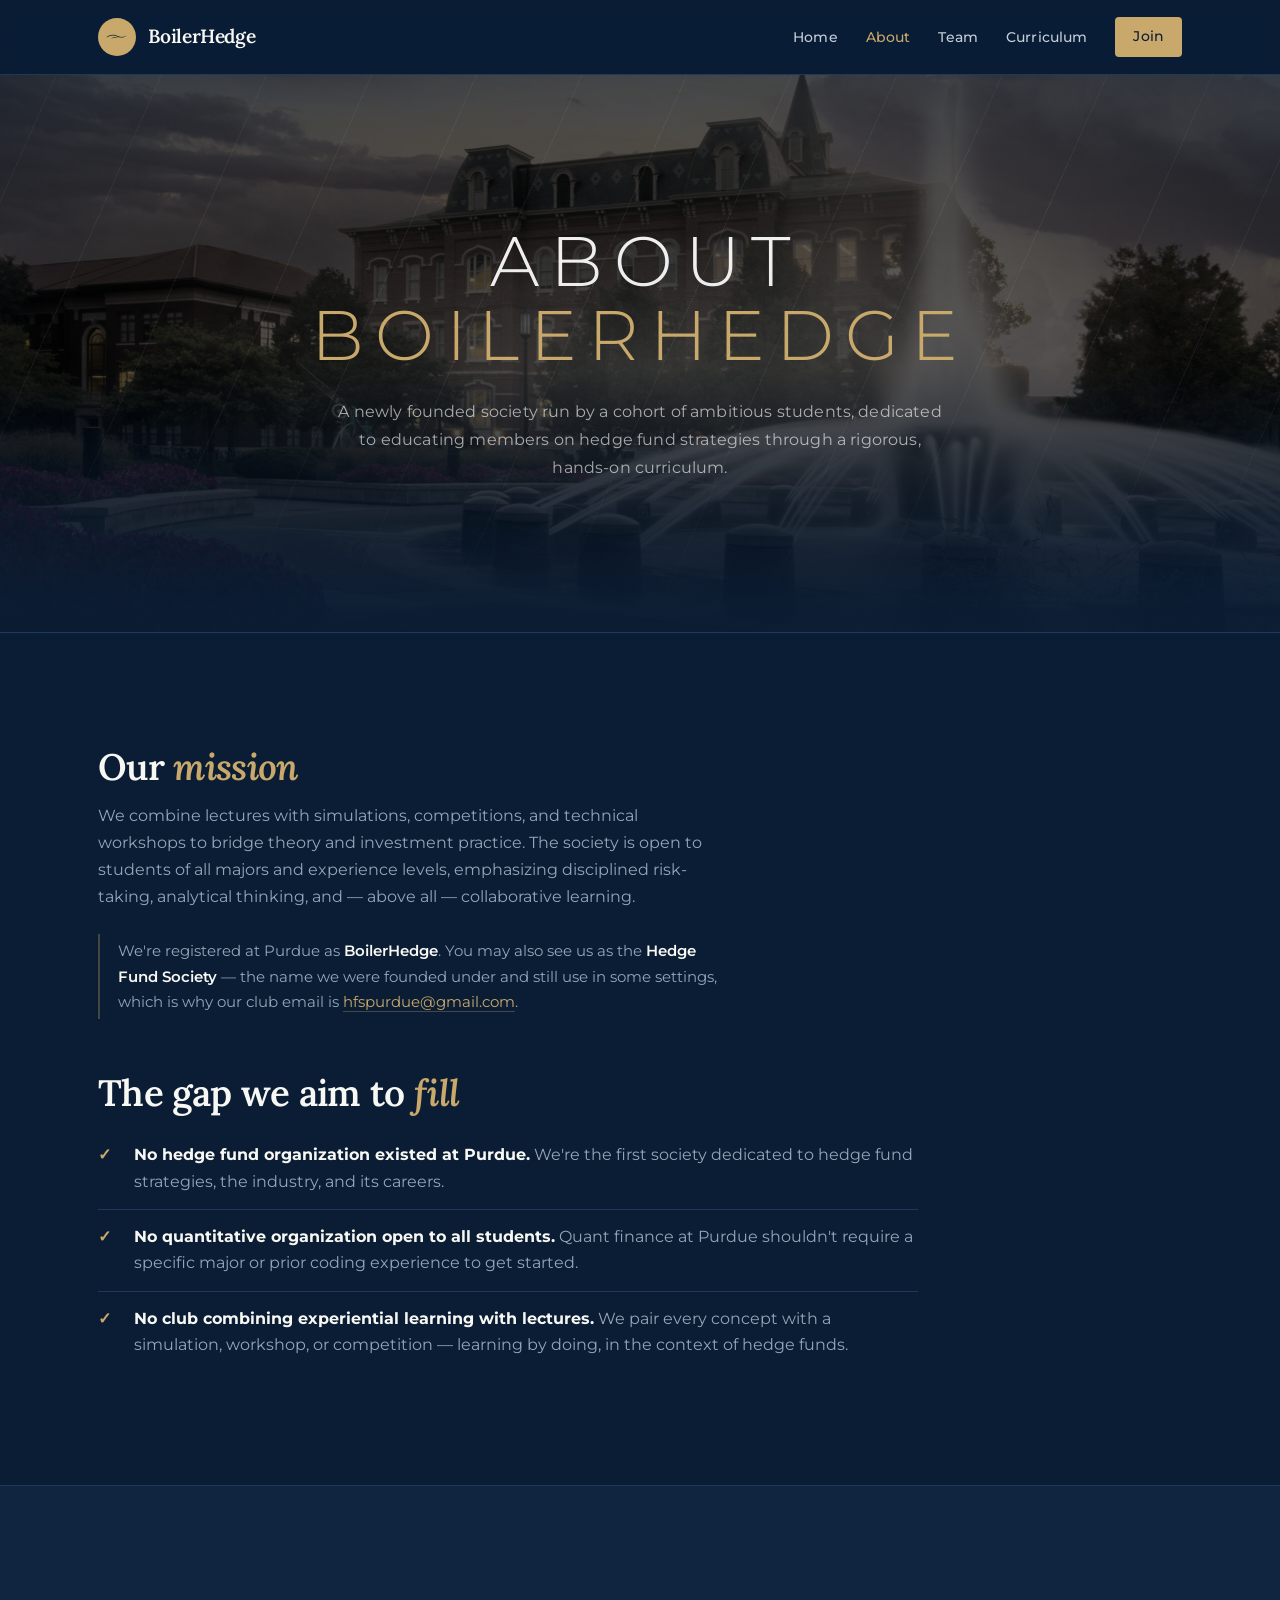
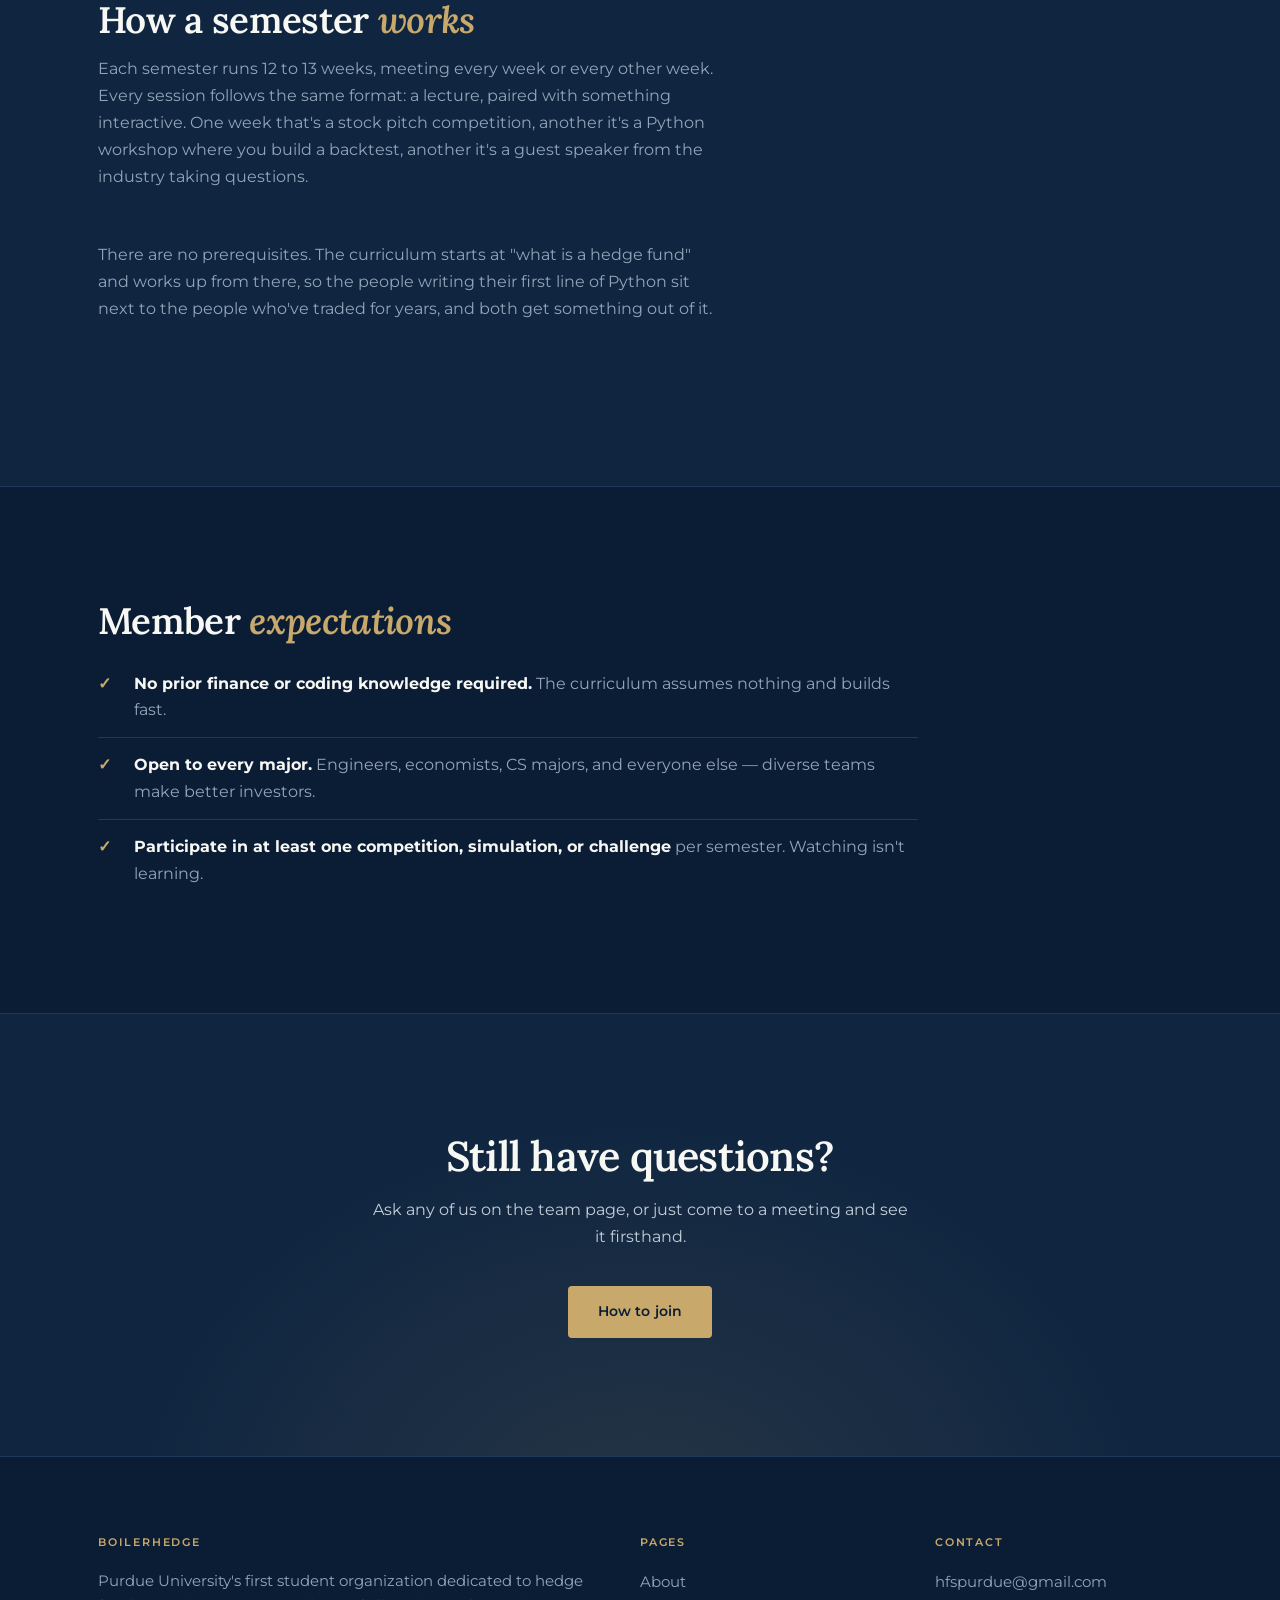
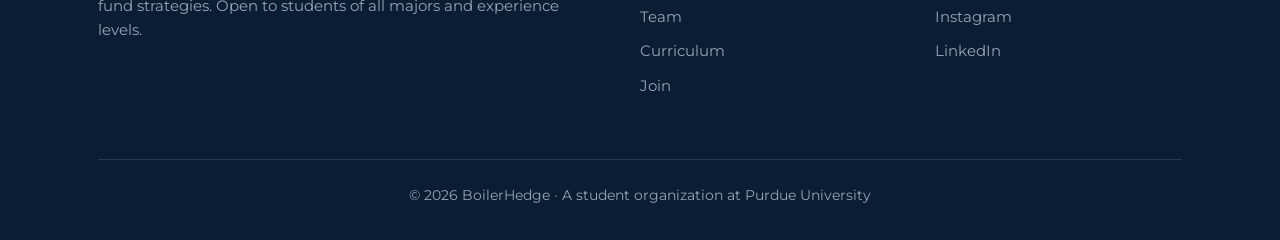
==== commit 7d34aca4: "Add files via upload" ====
--- a/about.html
+++ b/about.html
@@ -13,11 +13,9 @@
     <div class="nav-inner">
       <a href="index.html" class="nav-mark" aria-label="BoilerHedge home">
         <span class="nav-mark-icon">
-          <svg viewBox="0 0 240 52" fill="none" aria-hidden="true">
-            <path d="M6 32 C 46 6, 92 4, 124 22 C 152 38, 194 40, 234 16"
-                  stroke="currentColor" stroke-width="12" stroke-linecap="round"/>
-            <path d="M64 44 C 92 30, 120 29, 148 40"
-                  stroke="currentColor" stroke-width="11" stroke-linecap="round"/>
+          <svg viewBox="0 0 240 56" aria-hidden="true">
+            <path fill="currentColor" d="M6 34 C 42 6, 88 1, 121 19 C 153 36, 195 38, 234 10 C 197 44, 153 45, 120 27 C 88 10, 42 14, 6 39 Z"/>
+            <path fill="currentColor" d="M60 46 C 86 31, 115 30, 143 41 C 115 36, 87 37, 60 50 Z"/>
           </svg>
         </span>
         <span class="nav-mark-text">BoilerHedge</span>
--- a/css/style.css
+++ b/css/style.css
@@ -5,8 +5,8 @@
    black-and-gold every other Purdue club uses.
    ============================================ */
 
-/* Lora for display, Inter for text/UI. */
-@import url('https://fonts.googleapis.com/css2?family=Inter:wght@400;500;600;700&family=Lora:ital,wght@0,400;0,500;0,600;0,700;1,400;1,600&display=swap');
+/* Lora for display, Montserrat for text/UI — both taken from the brand sheet. */
+@import url('https://fonts.googleapis.com/css2?family=Montserrat:wght@400;500;600;700&family=Lora:ital,wght@0,400;0,500;0,600;0,700;1,400;1,600&display=swap');
 
 * {
   margin: 0;
@@ -21,23 +21,25 @@
   --card: #12294a;
   --card-hover: #173154;
 
-  /* The accent. Variable names stay --gold-* so the whole stylesheet didn't
-     need renaming; the value is now the off-white, used at full strength
-     against muted body text to carry hierarchy. */
-  --gold: #f7f7f4;
-  --gold-light: #ffffff;
-  --gold-deep: #c8d4e0;
-  --gold-glow: rgba(247, 247, 244, 0.10);
-  --gold-line: rgba(247, 247, 244, 0.26);
+  /* Brand gold from the official palette sheet (#C8A96B). Variable names
+     stay --gold-* from the previous scheme. */
+  --gold: #c8a96b;
+  --gold-light: #dbc08b;
+  --gold-deep: #a88c52;
+  --gold-glow: rgba(200, 169, 107, 0.12);
+  --gold-line: rgba(200, 169, 107, 0.30);
+
+  /* light blue from the palette, used for the wave and secondary accents */
+  --blue-soft: #a6bdd6;
 
   /* type */
   --text: #f7f7f4;
-  --text-mid: #b9c7d6;
-  --text-dim: #8698ab;
+  --text-mid: #c3ced9;
+  --text-dim: #93a5b8;
   --border: #1d3a5c;
 
   --serif: 'Lora', Georgia, 'Times New Roman', serif;
-  --sans: 'Inter', 'Segoe UI', -apple-system, BlinkMacSystemFont, Arial, sans-serif;
+  --sans: 'Montserrat', 'Avenir Next', Avenir, 'Segoe UI', -apple-system, Arial, sans-serif;
 
   /* spacing scale */
   --section-y: 112px;
@@ -1259,7 +1261,7 @@
   /* bottom padding lifts the wordmark into the open sky above the arch —
      the arch carries its own "PURDUE UNIVERSITY" lettering dead centre,
      and two sets of type stacked on each other reads as a mistake */
-  padding: 0 28px 40vh;
+  padding: 0 28px 52vh;
   display: flex;
   flex-direction: column;
   align-items: center;
@@ -1286,11 +1288,64 @@
   opacity: calc(1 - 0.3 * var(--p));
 }
 
-/* Two-tone wordmark. With a two-colour palette the second half can't be a
-   contrasting hue, so it steps down in tone instead. */
-.cinema-word .thin {
-  color: var(--text-mid);
-  font-weight: 300;
+/* ---------- Brand lockup (homepage hero) ----------
+   The wave mark and wordmark are rebuilt as SVG + Lora rather than an image,
+   because the only asset available is the composite brand sheet, and its
+   logo is navy-on-cream — unusable on a navy background. Drawn this way it
+   renders in any colour, stays sharp at any size, and weighs nothing.
+   Swap in a proper transparent PNG/SVG export whenever there is one. */
+.brand-lockup {
+  display: flex;
+  flex-direction: column;
+  align-items: center;
+  gap: 2.2vh;
+}
+
+.brand-wave {
+  width: clamp(120px, 26vw, 380px);
+  height: auto;
+  color: var(--gold);
+}
+
+.brand-word {
+  font-family: var(--serif);
+  font-weight: 600;
+  font-size: clamp(2rem, 8.6vw, 6.4rem);
+  line-height: 1;
+  letter-spacing: -0.005em;
+  color: var(--text);
+  white-space: nowrap;
+}
+
+/* ---------- Nav mark: the circular social/icon lockup ---------- */
+.nav-mark {
+  display: flex;
+  align-items: center;
+  gap: 12px;
+  text-decoration: none;
+  color: var(--text);   /* stops the browser's default link purple */
+}
+
+.nav-mark-icon {
+  width: 38px;
+  height: 38px;
+  flex-shrink: 0;
+  border-radius: 50%;
+  background: var(--gold);
+  display: flex;
+  align-items: center;
+  justify-content: center;
+  color: var(--black);
+}
+
+.nav-mark-icon svg { width: 22px; height: auto; display: block; }
+
+.nav-mark-text {
+  font-family: var(--serif);
+  font-size: 1.2rem;
+  font-weight: 600;
+  color: var(--text);
+  letter-spacing: -0.01em;
 }
 
 /* one quiet caption, tracked out to match — no serif, no italics, no CTA */
@@ -1302,7 +1357,7 @@
   letter-spacing: 0.34em;
   text-transform: uppercase;
   text-indent: 0.34em;
-  margin: 26px 0 0;
+  margin: 4.5vh 0 0;   /* was crowding the arch lettering below it */
   opacity: calc(1 - 1.5 * var(--p));
 }
 
